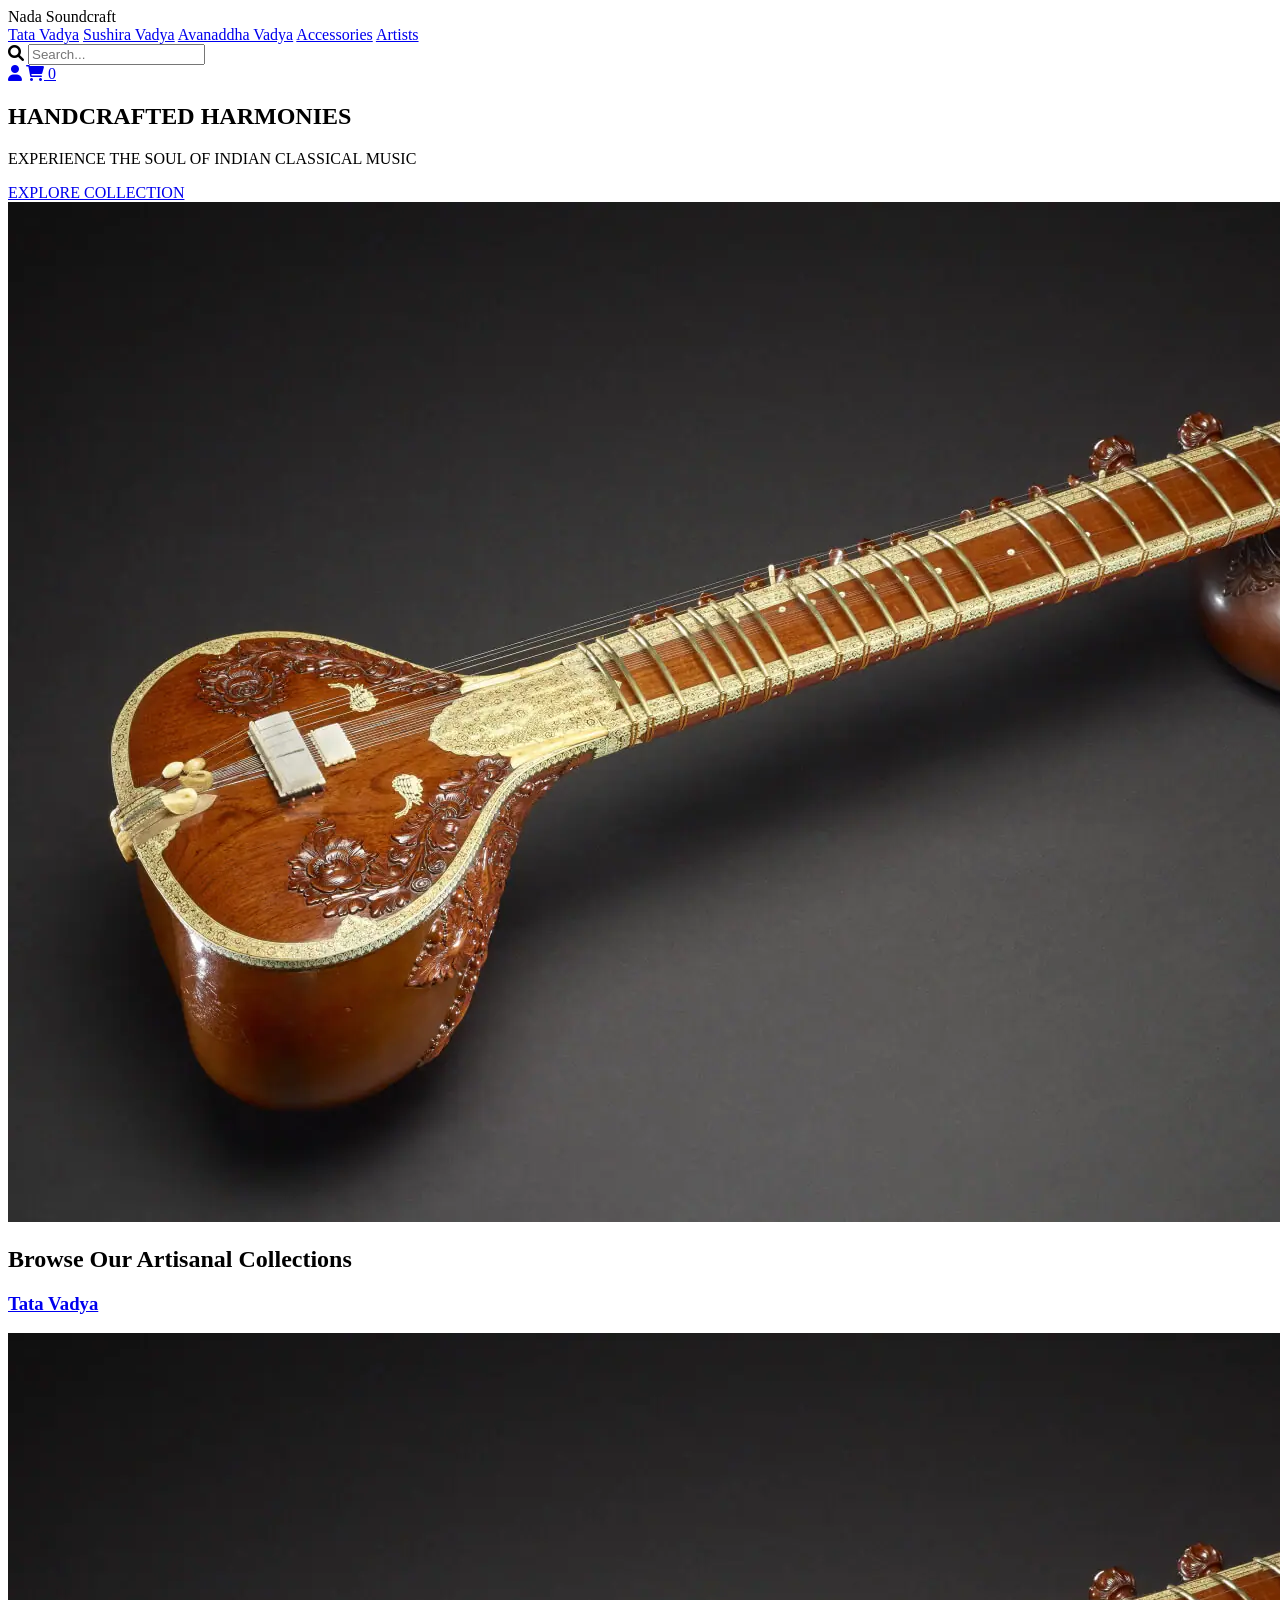
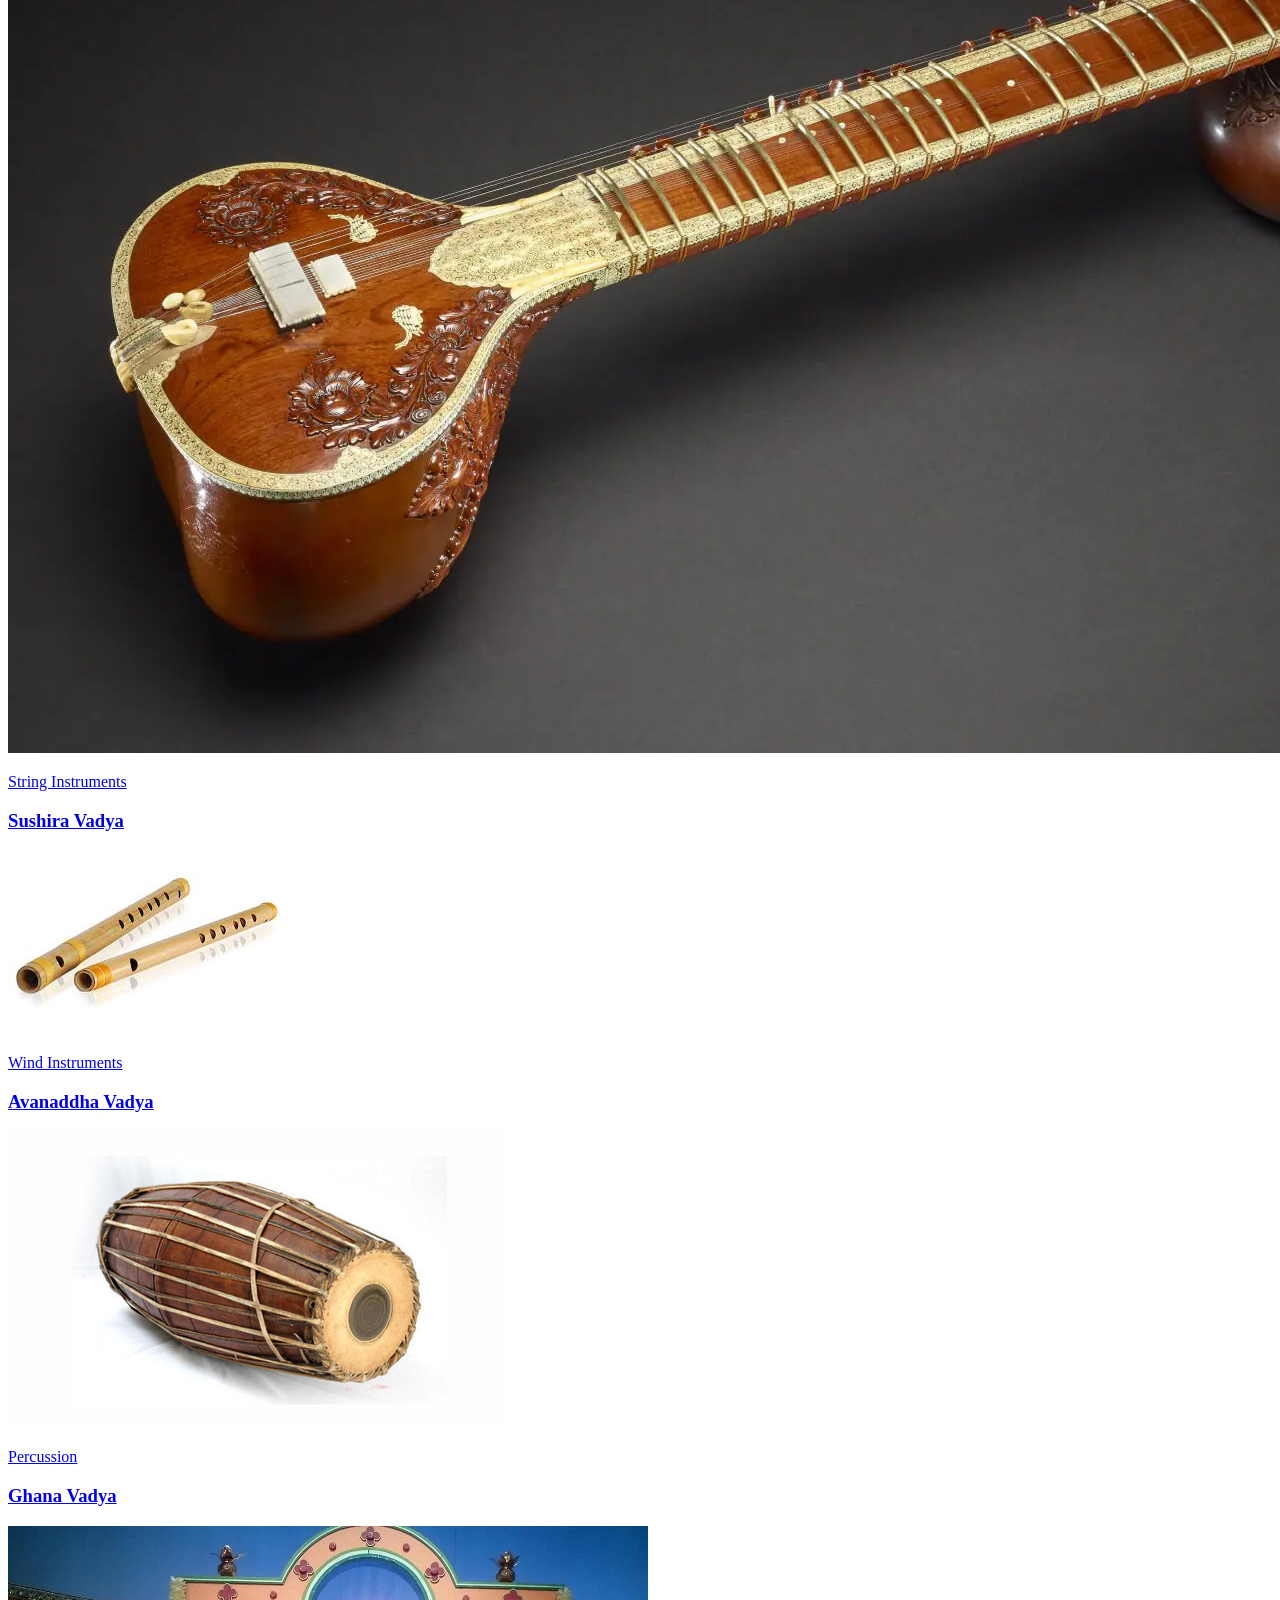
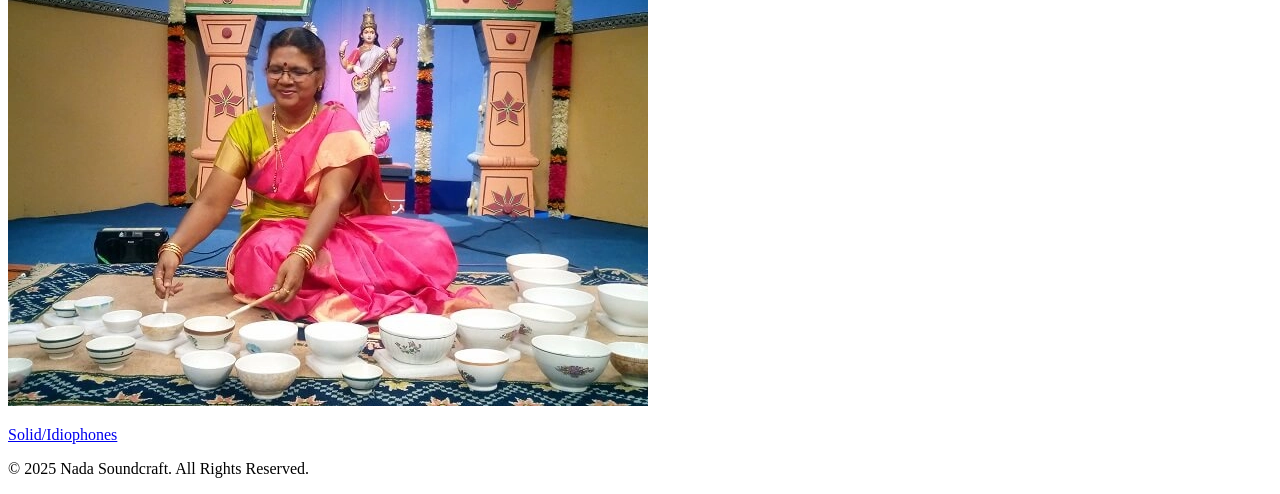
==== index.html @ 8251f049 "Add files via upload" ====
<!DOCTYPE html>
<html lang="en">
<head>
    <meta charset="UTF-8">
    <meta name="viewport" content="width=device-width, initial-scale=1.0">
    <title>Nada Soundcraft | Handcrafted Indian Musical Instruments</title>
    <link rel="stylesheet" href="styles.css">
    <link rel="stylesheet" href="https://cdnjs.cloudflare.com/ajax/libs/font-awesome/6.0.0-beta3/css/all.min.css">
</head>
<body>

    <header class="global-header">
        <div class="header-content">
            <div class="logo">Nada Soundcraft</div>
            
            <nav class="main-nav">
                <a href="category.html" class="nav-link">Tata Vadya</a>
                <a href="category.html" class="nav-link">Sushira Vadya</a>
                <a href="category.html" class="nav-link">Avanaddha Vadya</a>
                <a href="category.html" class="nav-link">Accessories</a>
                <a href="artist.html" class="nav-link">Artists</a> 
            </nav>

            <div class="header-actions">
                <div class="search-bar">
                    <i class="fas fa-search"></i>
                    <input type="text" placeholder="Search...">
                </div>
                <a href="profile.html" class="icon-link"><i class="fas fa-user"></i></a>
                <a href="cart.html" class="icon-link cart-link"> 
                    <i class="fas fa-shopping-cart"></i>
                    <span class="cart-count">0</span>
                </a>
            </div>
        </div>
    </header>

    <section class="hero-section">
        <div class="hero-content">
            <div class="text-block">
                <h1 class="hero-headline">HANDCRAFTED HARMONIES</h1>
                <p class="hero-subheadline">EXPERIENCE THE SOUL OF INDIAN CLASSICAL MUSIC</p>
                <a href="category.html" class="cta-button">EXPLORE COLLECTION</a>
            </div>
            
            <img src="images/hero_sitar.jpg" alt="Handcrafted Sitar, a string instrument" class="instrument-visual">
        </div>
    </section>

    <section class="category-strip">
        <h2 class="section-title">Browse Our Artisanal Collections</h2>
        <div class="category-grid">
            <a href="category.html" class="category-card tata">
                <h3>Tata Vadya</h3>
                <img src="images/hero_sitar.jpg" alt="Tata Vadya - String Instruments" class="product-image-thumb">
                <p>String Instruments</p>
            </a>
            
            <a href="category.html" class="category-card sushira">
                <h3>Sushira Vadya</h3>
                <img src="images/flutes.jpg" alt="Sushira Vadya - Wind Instruments" class="product-image-thumb" >
                <p>Wind Instruments</p>
            </a>
            
            <a href="category.html" class="category-card avanaddha">
                <h3>Avanaddha Vadya</h3>
                <img src="images/avanaddha.jpg" alt ='Avanaddha Vadya - Percussion' class="product-image-thumb">
                <p>Percussion</p>
            </a>
            
            <a href="category.html" class="category-card ghana">
                <h3>Ghana Vadya</h3>
                <img src="images/jaltarang_ghana_vadya.jpg" alt ='Ghana Vadya - Solid Instruments' class="product-image-thumb">
                <p>Solid/Idiophones</p>
            </a>
        </div>
    </section>

    <footer class="site-footer">
        <p>&copy; 2025 Nada Soundcraft. All Rights Reserved.</p>
    </footer>

</body>
</html>
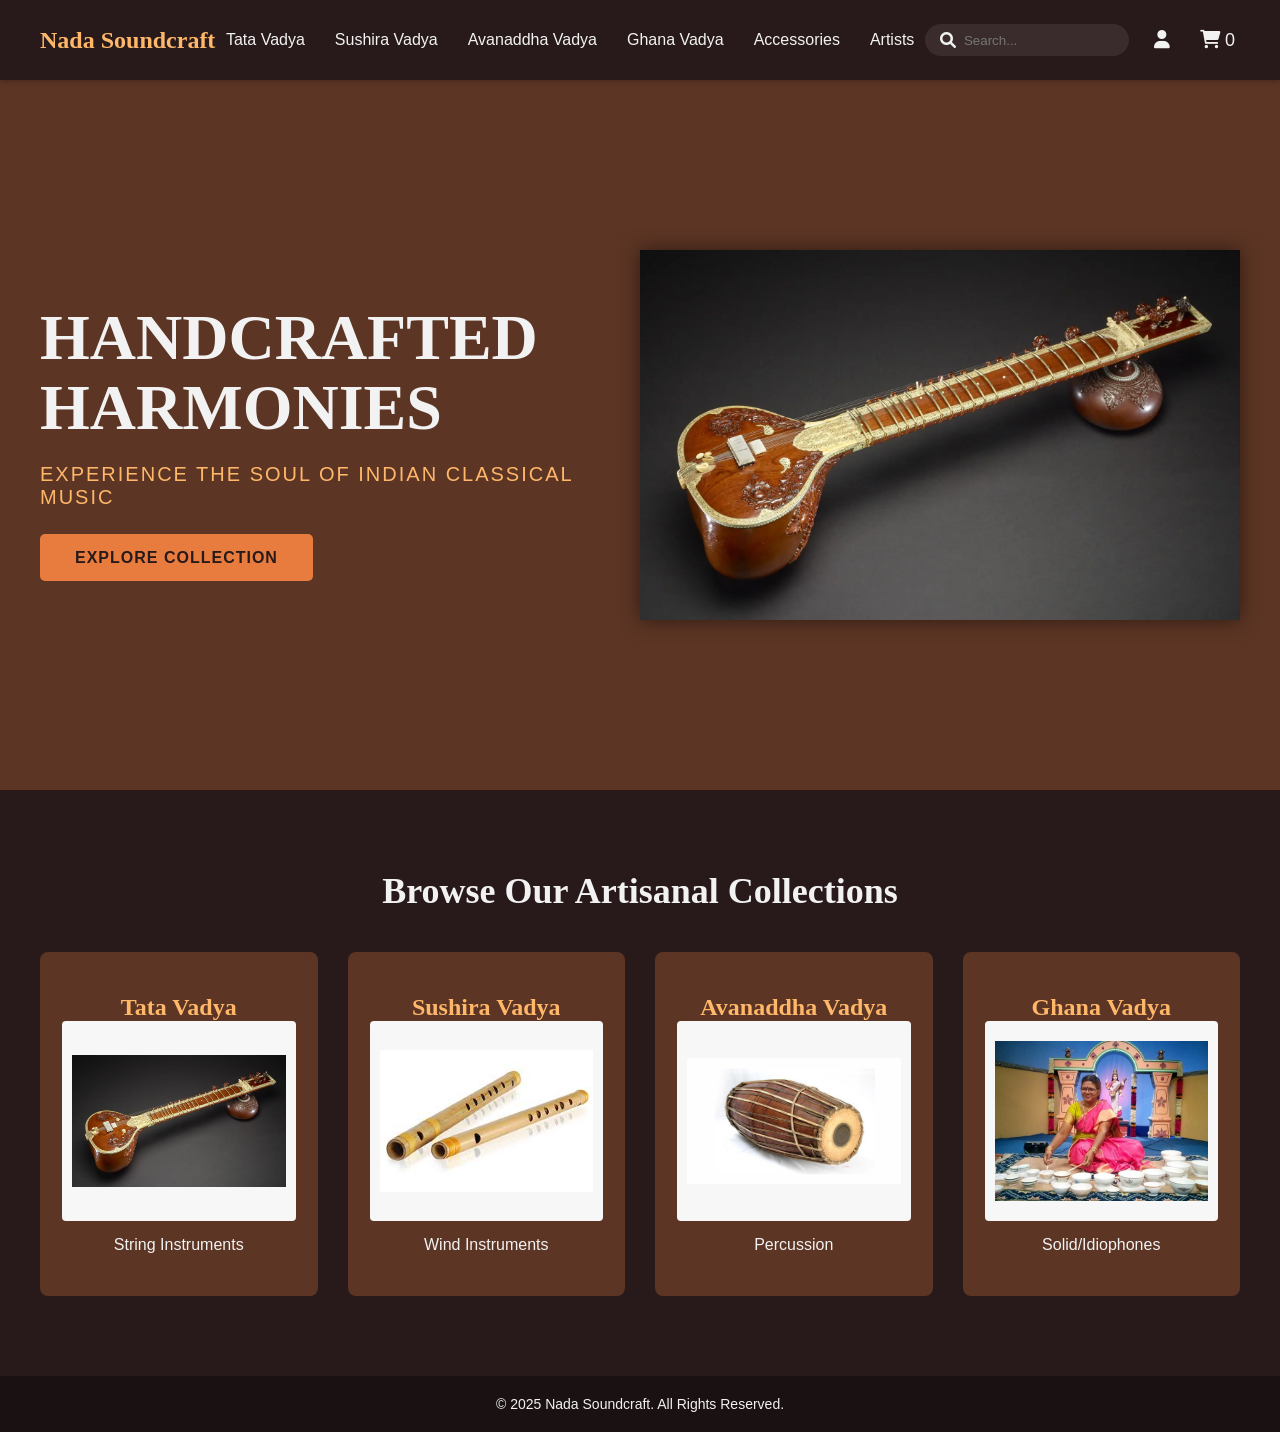
==== commit cabd488c: "Add files via upload" ====
--- a/index.html
+++ b/index.html
@@ -7,7 +7,7 @@
     <link rel="stylesheet" href="styles.css">
     <link rel="stylesheet" href="https://cdnjs.cloudflare.com/ajax/libs/font-awesome/6.0.0-beta3/css/all.min.css">
 </head>
-<body>
+<body class="body-home-bg">
 
     <header class="global-header">
         <div class="header-content">
@@ -17,6 +17,7 @@
                 <a href="category.html" class="nav-link">Tata Vadya</a>
                 <a href="category.html" class="nav-link">Sushira Vadya</a>
                 <a href="category.html" class="nav-link">Avanaddha Vadya</a>
+                 <a href="category.html" class="nav-link">Ghana Vadya</a>
                 <a href="category.html" class="nav-link">Accessories</a>
                 <a href="artist.html" class="nav-link">Artists</a> 
             </nav>
--- a/styles.css
+++ b/styles.css
@@ -0,0 +1,1076 @@
+/* --- 1. GLOBAL RESET AND STYLES --- */
+* {
+    margin: 0;
+    padding: 0;
+    box-sizing: border-box;
+}
+
+:root {
+    /* Color Palette */
+    --color-primary-bg: #281A1A; /* Dark Red-Brown */
+    --color-accent-bg: #5C3524;  /* Rich Earthy Brown */
+    --color-cta: #E87C3E;        /* Warm Orange/Ochre */
+    --color-text-light: #F2F2F2;
+    --color-text-accent: #FFB76A; /* Gold Accent */
+    
+    /* Typography */
+    --font-serif: 'Playfair Display', serif; /* Use a web font link for final project */
+    --font-sans: 'Inter', sans-serif; /* Use a web font link for final project */
+    --max-width: 1280px;
+    --header-height: 80px;
+}
+
+body {
+    font-family: var(--font-sans);
+    background-color: var(--color-primary-bg);
+    color: var(--color-text-light);
+}
+
+a {
+    text-decoration: none;
+    color: var(--color-text-light);
+}
+
+/* --- 2. HEADER STYLES (Using Flexbox) --- */
+.global-header {
+    background-color: var(--color-primary-bg);
+    height: var(--header-height);
+    width: 100%;
+    position: sticky;
+    top: 0;
+    z-index: 1000;
+    box-shadow: 0 2px 5px rgba(0, 0, 0, 0.2);
+}
+
+.header-content {
+    max-width: var(--max-width);
+    margin: 0 auto;
+    height: 100%;
+    display: flex;
+    justify-content: space-between;
+    align-items: center;
+    padding: 0 40px; /* Internal padding */
+}
+
+.logo {
+    font-family: var(--font-serif);
+    font-size: 24px;
+    color: var(--color-text-accent);
+    font-weight: bold;
+}
+
+.main-nav {
+    display: flex;
+    gap: 30px;
+}
+
+.nav-link:hover {
+    color: var(--color-text-accent);
+    text-decoration: underline;
+}
+
+.header-actions {
+    display: flex;
+    align-items: center;
+    gap: 20px;
+}
+
+.search-bar {
+    display: flex;
+    align-items: center;
+    background-color: #3A2C2C; /* Slightly lighter background */
+    border-radius: 20px;
+    padding: 8px 15px;
+}
+
+.search-bar input {
+    border: none;
+    background: transparent;
+    color: var(--color-text-light);
+    margin-left: 8px;
+    outline: none;
+    width: 150px;
+}
+
+.icon-link {
+    font-size: 18px;
+    padding: 5px;
+}
+
+/* --- 3. HERO SECTION STYLES (Two-Column Layout) --- */
+.hero-section {
+    background-color: var(--color-accent-bg);
+    min-height: 700px;
+    display: flex;
+    align-items: center;
+}
+
+.hero-content {
+    max-width: var(--max-width);
+    margin: 0 auto;
+    width: 100%;
+    display: flex;
+    justify-content: space-between;
+    align-items: center;
+    padding: 80px 40px;
+}
+
+.text-block {
+    width: 45%; /* Text occupies less than half the space */
+}
+
+.hero-headline {
+    font-family: var(--font-serif);
+    font-size: 64px;
+    line-height: 1.1;
+    margin-bottom: 20px;
+    color: var(--color-text-light);
+}
+
+.hero-subheadline {
+    font-size: 20px;
+    letter-spacing: 2px;
+    margin-bottom: 40px;
+    color: var(--color-text-accent);
+}
+
+.cta-button {
+    background-color: var(--color-cta);
+    color: var(--color-primary-bg); /* Dark text on light button */
+    padding: 15px 35px;
+    border-radius: 5px;
+    font-weight: bold;
+    letter-spacing: 1px;
+    transition: background-color 0.3s;
+}
+
+.cta-button:hover {
+    background-color: #FF9B42; /* Slightly darker hover */
+}
+
+/* Find the old .instrument-visual-placeholder and delete it */
+/* Add this new block: */
+.instrument-visual {
+    width: 50%; /* Same width as the old placeholder */
+    min-height: 550px;
+    object-fit: contain; /* Ensures the entire image is visible, perfect for irregular instrument shapes */
+    display: block;
+    /* Optional: Add a subtle drop shadow to make the image stand out */
+    filter: drop-shadow(0 0 10px rgba(0, 0, 0, 0.5)); 
+}
+/* You can now delete the old `.instrument-visual-placeholder` CSS block entirely. */
+
+/* --- 4. FEATURED CATEGORIES STRIP --- */
+.category-strip {
+    padding: 80px 40px;
+    text-align: center;
+    background-color: var(--color-primary-bg);
+}
+
+.section-title {
+    font-family: var(--font-serif);
+    font-size: 36px;
+    margin-bottom: 40px;
+}
+
+.category-grid {
+    max-width: var(--max-width);
+    margin: 0 auto;
+    display: flex;
+    justify-content: space-around;
+    gap: 30px;
+}
+
+.category-card {
+    flex: 1; /* Makes cards take up equal space */
+    background-color: var(--color-accent-bg);
+    padding: 40px 20px;
+    border-radius: 8px;
+    min-height: 200px;
+    transition: transform 0.3s;
+    border: 2px solid var(--color-accent-bg);
+}
+
+.category-card:hover {
+    transform: translateY(-5px);
+    border-color: var(--color-text-accent);
+}
+
+.category-card h3 {
+    font-family: var(--font-serif);
+    font-size: 24px;
+    color: var(--color-text-accent);
+}
+
+.category-card p {
+    font-size: 16px;
+    margin-top: 5px;
+}
+
+/* --- 5. FOOTER --- */
+.site-footer {
+    text-align: center;
+    padding: 20px;
+    background-color: #1A1212; /* Darkest shade */
+    font-size: 14px;
+}
+
+/* --- CATEGORY PAGE LAYOUT (CSS Grid) --- */
+.category-page-layout {
+    max-width: var(--max-width);
+    margin: 0 auto;
+    padding: 40px 20px;
+}
+
+.category-heading {
+    font-family: var(--font-serif);
+    font-size: 48px;
+    text-align: center;
+    margin-bottom: 30px;
+    color: var(--color-text-accent);
+}
+
+.main-content-wrapper {
+    display: grid;
+    grid-template-columns: 280px 1fr; /* 280px for the sidebar, 1fr for the listing area */
+    gap: 40px;
+}
+
+/* --- FILTER SIDEBAR STYLES --- */
+.filter-sidebar {
+    background-color: var(--color-primary-bg);
+    padding: 20px;
+    border-radius: 8px;
+    box-shadow: 0 4px 10px rgba(0, 0, 0, 0.3);
+}
+
+.filter-sidebar h2 {
+    font-size: 24px;
+    margin-bottom: 20px;
+    color: var(--color-text-accent);
+}
+
+.filter-group {
+    border-bottom: 1px solid #444;
+    padding-bottom: 15px;
+    margin-bottom: 15px;
+}
+
+.filter-title {
+    font-size: 16px;
+    font-weight: bold;
+    margin-bottom: 10px;
+}
+
+.filter-option {
+    display: block;
+    margin-bottom: 5px;
+    cursor: pointer;
+}
+
+.apply-filters-btn {
+    width: 100%;
+    padding: 10px;
+    margin-top: 15px;
+    background-color: var(--color-cta);
+    color: var(--color-primary-bg);
+    border: none;
+    border-radius: 4px;
+    font-weight: bold;
+    cursor: pointer;
+    transition: background-color 0.3s;
+}
+
+.apply-filters-btn:hover {
+    background-color: #FF9B42;
+}
+
+/* --- PRODUCT LISTING & SORTING --- */
+.sort-bar {
+    display: flex;
+    justify-content: space-between;
+    align-items: center;
+    padding: 10px 0;
+    border-bottom: 1px solid #444;
+    margin-bottom: 20px;
+}
+
+.sort-bar select {
+    padding: 8px;
+    background-color: var(--color-primary-bg);
+    color: var(--color-text-light);
+    border: 1px solid #444;
+    border-radius: 4px;
+    cursor: pointer;
+}
+
+/* --- PRODUCT GRID (CSS Grid for 3-Column Layout) --- */
+.product-grid {
+    display: grid;
+    grid-template-columns: repeat(auto-fill, minmax(280px, 1fr)); /* Creates a responsive 3-4 column layout */
+    gap: 30px;
+}
+
+.product-card {
+    background-color: var(--color-accent-bg);
+    border-radius: 8px;
+    padding: 20px;
+    text-align: center;
+    transition: box-shadow 0.3s, transform 0.3s;
+    /* ADD: Ensure the card doesn't stretch awkwardly */
+    display: flex; 
+    flex-direction: column;
+    justify-content: space-between;
+}
+
+.product-card:hover {
+    box-shadow: 0 8px 15px rgba(255, 183, 106, 0.1);
+    transform: translateY(-3px);
+}
+
+.product-image-thumb {
+    /* Ensures the image fills the card's visual space */
+    width: 100%;
+    /* Gives the image a fixed display height */
+    height: 200px; 
+    /* Centers the image within the space without cropping, preserving the full instrument shape */
+    object-fit: contain; 
+    background-color: #f7f7f7; /* Optional: Use a light background for images to pop */
+    border-radius: 4px;
+    margin-bottom: 15px;
+    display: block;
+    padding: 10px; /* Padding for the image to breathe inside the card */
+}
+
+.product-name {
+    font-family: var(--font-serif);
+    font-size: 22px;
+    color: var(--color-text-accent);
+    margin-bottom: 5px;
+}
+
+.product-brand {
+    font-size: 14px;
+    color: #CCC;
+    margin-bottom: 10px;
+}
+
+.product-rating {
+    color: #FFD700; /* Gold color for stars */
+    font-size: 14px;
+    margin-bottom: 15px;
+}
+
+.product-price {
+    font-size: 20px;
+    font-weight: bold;
+    margin-bottom: 15px;
+}
+
+.card-cta-btn {
+    display: inline-block;
+    background-color: var(--color-cta);
+    color: var(--color-primary-bg);
+    padding: 10px 20px;
+    border-radius: 20px;
+    font-weight: bold;
+    transition: background-color 0.3s;
+}
+
+/* --- PAGINATION STYLES --- */
+.pagination {
+    margin-top: 40px;
+    display: flex;
+    justify-content: center;
+    gap: 10px;
+}
+
+.pagination a {
+    color: var(--color-text-light);
+    padding: 8px 16px;
+    border-radius: 50%;
+    transition: background-color 0.3s;
+}
+
+.pagination a.active {
+    background-color: var(--color-cta);
+    color: var(--color-primary-bg);
+}
+
+.pagination a:hover:not(.active) {
+    background-color: #444;
+}
+/* --- PRODUCT DETAIL PAGE LAYOUT (CSS Grid) --- */
+.product-detail-page {
+    max-width: var(--max-width);
+    margin: 0 auto;
+    padding: 60px 20px;
+}
+
+.product-container {
+    display: grid;
+    grid-template-columns: 1fr 1fr; /* Two equal columns for media and info */
+    gap: 60px;
+    margin-bottom: 80px;
+}
+
+/* --- PRODUCT MEDIA GALLERY --- */
+.product-media-gallery {
+    /* Styles for the left column housing images/videos */
+}
+
+.main-image-display {
+    width: 100%;
+    height: 400px; /* Fixed height for consistent display */
+    background-color: var(--color-accent-bg); /* Placeholder background */
+    border-radius: 8px;
+    margin-bottom: 20px;
+    overflow: hidden; /* Ensures image fits */
+    display: flex;
+    justify-content: center;
+    align-items: center;
+}
+
+.main-product-image {
+    width: 100%;
+    height: 100%;
+    object-fit: cover; /* Ensures image covers area without distortion */
+    border-radius: 8px; /* Match parent */
+}
+
+.thumbnail-strip {
+    display: flex;
+    gap: 15px;
+    justify-content: center;
+}
+
+.thumbnail {
+ width: 90px;
+    height: 60px;
+    border: 2px solid transparent;
+    border-radius: 5px;
+    cursor: pointer;
+    overflow: hidden;
+    transition: border-color 0.3s;
+    position: relative;
+    background-color: #3A2C2C;
+}
+
+.thumbnail img {
+      width: 100%;
+    height: 100%;
+    object-fit: cover;
+    opacity: 0.7; /* Make thumbnails slightly dimmed */
+    transition: opacity 0.3s;
+}
+
+.thumbnail:hover, .thumbnail.active {
+    border-color: var(--color-cta);
+}
+.thumbnail:hover img, .thumbnail.active img {
+    opacity: 1; /* Full brightness on hover/active */
+}
+.thumbnail.video-thumb, .thumbnail.audio-thumb {
+    display: flex;
+    justify-content: center;
+    align-items: center;
+    background-color: #3A2C2C; /* Darker background for media icons */
+}
+
+.thumbnail.video-thumb i, .thumbnail.audio-thumb i {
+position: absolute;
+    color: var(--color-text-light);
+    font-size: 20px;
+    z-index: 5;
+    /* Flexbox used to center the icon */
+    display: flex; 
+    width: 100%;
+    height: 100%;
+    justify-content: center;
+    align-items: center;
+    background-color: rgba(0, 0, 0, 0.4); 
+}
+
+/* --- PRODUCT INFO PANEL --- */
+ .product-info-panel {
+    /* Styles for the right column with details */
+}
+
+.product-title {
+    font-family: var(--font-serif);
+    font-size: 42px;
+    color: var(--color-text-accent);
+    margin-bottom: 10px;
+}
+
+.product-brand-detail {
+    font-size: 16px;
+    margin-bottom: 10px;
+}
+
+.brand-link {
+    color: var(--color-text-accent);
+    font-weight: bold;
+}
+
+.product-rating-detail {
+    color: #FFD700; /* Gold for stars */
+    font-size: 18px;
+    margin-bottom: 20px;
+}
+
+.product-price-detail {
+    font-size: 36px;
+    font-weight: bold;
+    color: var(--color-text-light);
+    margin-bottom: 25px;
+}
+
+.availability-status {
+    color: #4CAF50; /* Green for in stock */
+    font-size: 18px;
+    margin-bottom: 30px;
+}
+.availability-status i {
+    margin-right: 8px;
+}
+
+/* Purchase Actions (Quantity & Add to Cart) */
+.purchase-actions {
+    display: flex;
+    align-items: center;
+    gap: 20px;
+    margin-bottom: 30px;
+}
+
+.quantity-selector {
+    display: flex;
+    border: 1px solid #555;
+    border-radius: 5px;
+    overflow: hidden;
+}
+
+.qty-btn {
+    background-color: #444;
+    color: var(--color-text-light);
+    border: none;
+    padding: 10px 15px;
+    font-size: 18px;
+    cursor: pointer;
+    transition: background-color 0.3s;
+}
+
+.qty-btn:hover {
+    background-color: #666;
+}
+
+.qty-input {
+    width: 60px;
+    text-align: center;
+    border: none;
+    background-color: #333;
+    color: var(--color-text-light);
+    font-size: 18px;
+    -moz-appearance: textfield; /* Hide number input arrows for Firefox */
+}
+.qty-input::-webkit-outer-spin-button,
+.qty-input::-webkit-inner-spin-button {
+    -webkit-appearance: none; /* Hide number input arrows for Chrome, Safari, Edge */
+    margin: 0;
+}
+
+.add-to-cart-btn {
+    background-color: var(--color-cta);
+    color: var(--color-primary-bg);
+    padding: 15px 40px;
+    border: none;
+    border-radius: 5px;
+    font-size: 18px;
+    font-weight: bold;
+    cursor: pointer;
+    transition: background-color 0.3s;
+}
+
+.add-to-cart-btn:hover {
+    background-color: #FF9B42;
+}
+
+/* Shipping & Warranty */
+.shipping-warranty {
+    display: flex;
+    gap: 30px;
+    margin-bottom: 40px;
+    font-size: 16px;
+    color: #CCC;
+}
+.shipping-warranty i {
+    margin-right: 10px;
+    color: var(--color-text-accent);
+}
+
+/* Product Tabs */
+.product-tabs {
+    margin-top: 40px;
+}
+
+.tab-header {
+    display: flex;
+    border-bottom: 2px solid #444;
+    margin-bottom: 20px;
+}
+
+.tab-button {
+    background: none;
+    border: none;
+    color: var(--color-text-light);
+    padding: 15px 25px;
+    font-size: 18px;
+    cursor: pointer;
+    transition: color 0.3s, border-bottom-color 0.3s;
+    border-bottom: 2px solid transparent; /* For active state */
+}
+
+.tab-button:hover:not(.active) {
+    color: var(--color-text-accent);
+}
+
+.tab-button.active {
+    color: var(--color-text-accent);
+    border-bottom-color: var(--color-cta);
+    font-weight: bold;
+}
+
+.tab-content {
+    display: none; /* Hidden by default */
+    padding: 20px 0;
+    line-height: 1.6;
+}
+.tab-content.active {
+    display: block; /* Shown when active */
+}
+.tab-content ul {
+    list-style: none;
+    padding: 0;
+}
+.tab-content li {
+    margin-bottom: 10px;
+    color: #CCC;
+}
+.tab-content li strong {
+    color: var(--color-text-light);
+}
+
+/* Related Products Section (Reuse product-grid from category page) */
+.related-products {
+    padding: 60px 0;
+    text-align: center;
+    background-color: var(--color-primary-bg); /* Ensure it has a background if main is different */
+}
+.related-products .section-title {
+    margin-bottom: 40px;
+    color: var(--color-text-accent);
+}
+
+.related-products .product-grid {
+    max-width: var(--max-width);
+    margin: 0 auto;
+    display: grid;
+    grid-template-columns: repeat(auto-fill, minmax(250px, 1fr)); /* Slightly smaller cards */
+    gap: 20px;
+}
+
+/* --- CART PAGE LAYOUT --- */
+.cart-page-layout {
+    max-width: var(--max-width);
+    margin: 0 auto;
+    padding: 40px 20px;
+    min-height: 70vh; /* Ensure some height even with few items */
+}
+
+.page-title {
+    font-family: var(--font-serif);
+    font-size: 42px;
+    color: var(--color-text-accent);
+    margin-bottom: 30px;
+    text-align: center;
+}
+
+.cart-flex-container {
+    display: flex;
+    gap: 40px;
+}
+
+.cart-items {
+    flex: 2; /* Cart items take up more space (about 65-70%) */
+}
+
+.order-summary-box {
+    flex: 1; /* Summary box takes up less space (about 30-35%) */
+    background-color: var(--color-primary-bg);
+    padding: 30px;
+    border-radius: 8px;
+    box-shadow: 0 4px 10px rgba(0, 0, 0, 0.3);
+    height: fit-content; /* Only take up necessary height */
+}
+
+/* --- CART ITEMS STYLES --- */
+.cart-item {
+    display: flex;
+    align-items: center;
+    background-color: var(--color-accent-bg);
+    padding: 15px;
+    border-radius: 8px;
+    margin-bottom: 20px;
+    border: 1px solid #444;
+}
+
+.item-image-box {
+    width: 100px;
+    height: 100px;
+    overflow: hidden;
+    border-radius: 4px;
+    margin-right: 20px;
+}
+
+.item-image {
+    width: 100%;
+    height: 100%;
+    object-fit: cover;
+}
+
+.item-details {
+    flex-grow: 1; /* Pushes the price/quantity columns to the right */
+}
+
+.item-name {
+    font-family: var(--font-serif);
+    font-size: 20px;
+    color: var(--color-text-light);
+    margin-bottom: 5px;
+}
+
+.item-brand {
+    font-size: 14px;
+    color: #CCC;
+    margin-bottom: 5px;
+}
+
+.item-availability {
+    font-size: 14px;
+    color: #4CAF50; /* Green */
+}
+
+.item-quantity {
+    display: flex;
+    align-items: center;
+    margin: 0 20px;
+}
+
+.qty-btn-cart {
+    background-color: #444;
+    color: var(--color-text-light);
+    border: none;
+    padding: 5px 10px;
+    font-size: 16px;
+    cursor: pointer;
+    transition: background-color 0.3s;
+}
+
+.qty-input-cart {
+    width: 40px;
+    text-align: center;
+    border: 1px solid #555;
+    background-color: #333;
+    color: var(--color-text-light);
+    font-size: 16px;
+    padding: 5px 0;
+}
+
+.item-price {
+    font-size: 22px;
+    font-weight: bold;
+    color: var(--color-text-accent);
+    width: 120px;
+    text-align: right;
+}
+
+.item-remove-btn {
+    background: none;
+    border: none;
+    color: #FF5252; /* Red for removal */
+    font-size: 18px;
+    margin-left: 20px;
+    cursor: pointer;
+    transition: opacity 0.3s;
+}
+.item-remove-btn:hover {
+    opacity: 0.8;
+}
+
+.continue-shopping {
+    margin-top: 30px;
+    text-align: left;
+}
+.continue-shopping a {
+    color: var(--color-text-light);
+    transition: color 0.3s;
+}
+.continue-shopping a:hover {
+    color: var(--color-text-accent);
+}
+
+
+/* --- ORDER SUMMARY STYLES --- */
+.summary-title {
+    font-family: var(--font-serif);
+    font-size: 28px;
+    color: var(--color-text-accent);
+    margin-bottom: 25px;
+    border-bottom: 1px solid #444;
+    padding-bottom: 15px;
+}
+
+.summary-line {
+    display: flex;
+    justify-content: space-between;
+    margin-bottom: 10px;
+    font-size: 16px;
+    color: #CCC;
+}
+
+.summary-total {
+    display: flex;
+    justify-content: space-between;
+    margin-top: 20px;
+    padding-top: 20px;
+    border-top: 2px solid var(--color-cta); /* Gold line before total */
+    font-size: 24px;
+    font-weight: bold;
+    color: var(--color-text-light);
+}
+
+.checkout-btn {
+    width: 100%;
+    background-color: var(--color-cta);
+    color: var(--color-primary-bg);
+    padding: 15px 0;
+    margin-top: 30px;
+    border: none;
+    border-radius: 5px;
+    font-size: 18px;
+    font-weight: bold;
+    cursor: pointer;
+    transition: background-color 0.3s;
+}
+
+.checkout-btn:hover {
+    background-color: #FF9B42;
+}
+
+/* --- ARTIST PAGE LAYOUT --- */
+.artist-page-layout {
+    max-width: var(--max-width);
+    margin: 0 auto;
+    padding: 60px 20px;
+}
+
+.artist-hero-section {
+    display: flex;
+    justify-content: space-between;
+    align-items: center;
+    gap: 60px;
+    padding: 40px 0;
+    margin-bottom: 80px;
+}
+
+.artist-info-panel {
+    flex: 1;
+}
+
+.artist-title {
+    font-family: var(--font-serif);
+    font-size: 48px;
+    color: var(--color-text-light);
+    line-height: 1.1;
+    margin-bottom: 5px;
+}
+
+.artist-subtitle {
+    font-size: 20px;
+    color: var(--color-text-accent);
+    letter-spacing: 1px;
+    margin-bottom: 30px;
+    font-weight: 300;
+}
+
+.artist-bio p {
+    line-height: 1.7;
+    margin-bottom: 15px;
+    color: #CCC;
+}
+
+.artist-image-placeholder {
+    flex: 1;
+    overflow: hidden;
+    border-radius: 10px;
+    box-shadow: 0 10px 25px rgba(0, 0, 0, 0.4);
+}
+
+.artist-image-placeholder img {
+    width: 100%;
+    height: auto;
+    display: block;
+}
+
+.artist-social-links {
+    margin-top: 40px;
+    padding: 20px 0;
+    border-top: 1px solid #444;
+}
+
+.social-title {
+    font-size: 18px;
+    color: var(--color-text-accent);
+    margin-bottom: 15px;
+}
+
+.social-icon {
+    font-size: 30px;
+    margin-right: 20px;
+    color: var(--color-text-light);
+    transition: color 0.3s;
+}
+
+.social-icon:hover {
+    color: var(--color-cta);
+}
+
+/* --- ARTIST RECOMMENDATIONS SECTION --- */
+.artist-recommendations {
+    padding: 60px 0;
+    text-align: center;
+}
+
+.artist-recommendations .section-title {
+    font-family: var(--font-serif);
+    font-size: 36px;
+    margin-bottom: 40px;
+    color: var(--color-text-accent);
+}
+
+/* Reusing the .product-grid and .product-card styles from category.css */
+.artist-recommendations .product-grid {
+    display: grid;
+    grid-template-columns: repeat(auto-fill, minmax(250px, 1fr)); 
+    gap: 20px;
+}
+/* --- LOGIN PAGE STYLES --- */
+/* These styles are specifically for the login form and its container */
+
+.login-page {
+    display: flex;
+    justify-content: center;
+    min-height: 80vh;
+    padding: 20px;
+}
+
+.login-container {
+    background-color: var(--color-primary-bg); /* Using your defined primary background */
+    padding: 40px 50px;
+    border-radius: 10px;
+    box-shadow: 0 4px 15px rgba(0, 0, 0, 0.4);
+    width: 100%;
+    max-width: 400px; /* Limits the width of the form for better readability */
+}
+
+.login-title {
+    font-family: var(--font-serif);
+    font-size: 28px;
+    color: var(--color-text-accent); /* Using your defined accent text color */
+    text-align: center;
+    margin-bottom: 30px;
+}
+
+.login-form .form-group {
+    margin-bottom: 20px;
+}
+
+.login-form label {
+    display: block;
+    margin-bottom: 8px;
+    color: var(--color-text-light); /* Light text for labels */
+    font-size: 14px;
+}
+
+.login-form input[type="email"],
+.login-form input[type="password"] {
+    width: 100%;
+    padding: 12px;
+    background-color: #3A2C2C; /* A slightly lighter dark for input fields */
+    border: 1px solid #444; /* Subtle border */
+    border-radius: 5px;
+    color: var(--color-text-light);
+    font-size: 16px;
+    box-sizing: border-box; /* Ensures padding doesn't affect total width */
+}
+
+.login-form input:focus {
+    outline: none; /* Removes default outline */
+    border-color: var(--color-cta); /* Highlights border on focus */
+}
+
+.form-options {
+    display: flex;
+    justify-content: space-between;
+    align-items: center;
+    margin-bottom: 20px;
+    font-size: 14px;
+    color: #CCC; /* Slightly lighter text for options */
+}
+
+.form-options label input[type="checkbox"] {
+    margin-right: 5px;
+}
+
+.forgot-password {
+    color: var(--color-text-accent); /* Accent color for links */
+    text-decoration: none;
+}
+
+.forgot-password:hover {
+    text-decoration: underline;
+}
+
+.login-btn {
+    width: 100%;
+    background-color: var(--color-cta); /* Your primary CTA color */
+    color: var(--color-primary-bg); /* Dark text on bright button */
+    padding: 15px;
+    border: none;
+    border-radius: 5px;
+    font-size: 18px;
+    font-weight: bold;
+    cursor: pointer;
+    transition: background-color 0.3s;
+}
+
+.login-btn:hover {
+    background-color: #FF9B42; /* Slightly different hover color */
+}
+
+.signup-link {
+    text-align: center;
+    margin-top: 20px;
+    font-size: 14px;
+    color: #CCC;
+}
+
+.signup-link a {
+    color: var(--color-text-accent);
+    text-decoration: none;
+    font-weight: bold;
+}
+
+.signup-link a:hover {
+    text-decoration: underline;
+}
